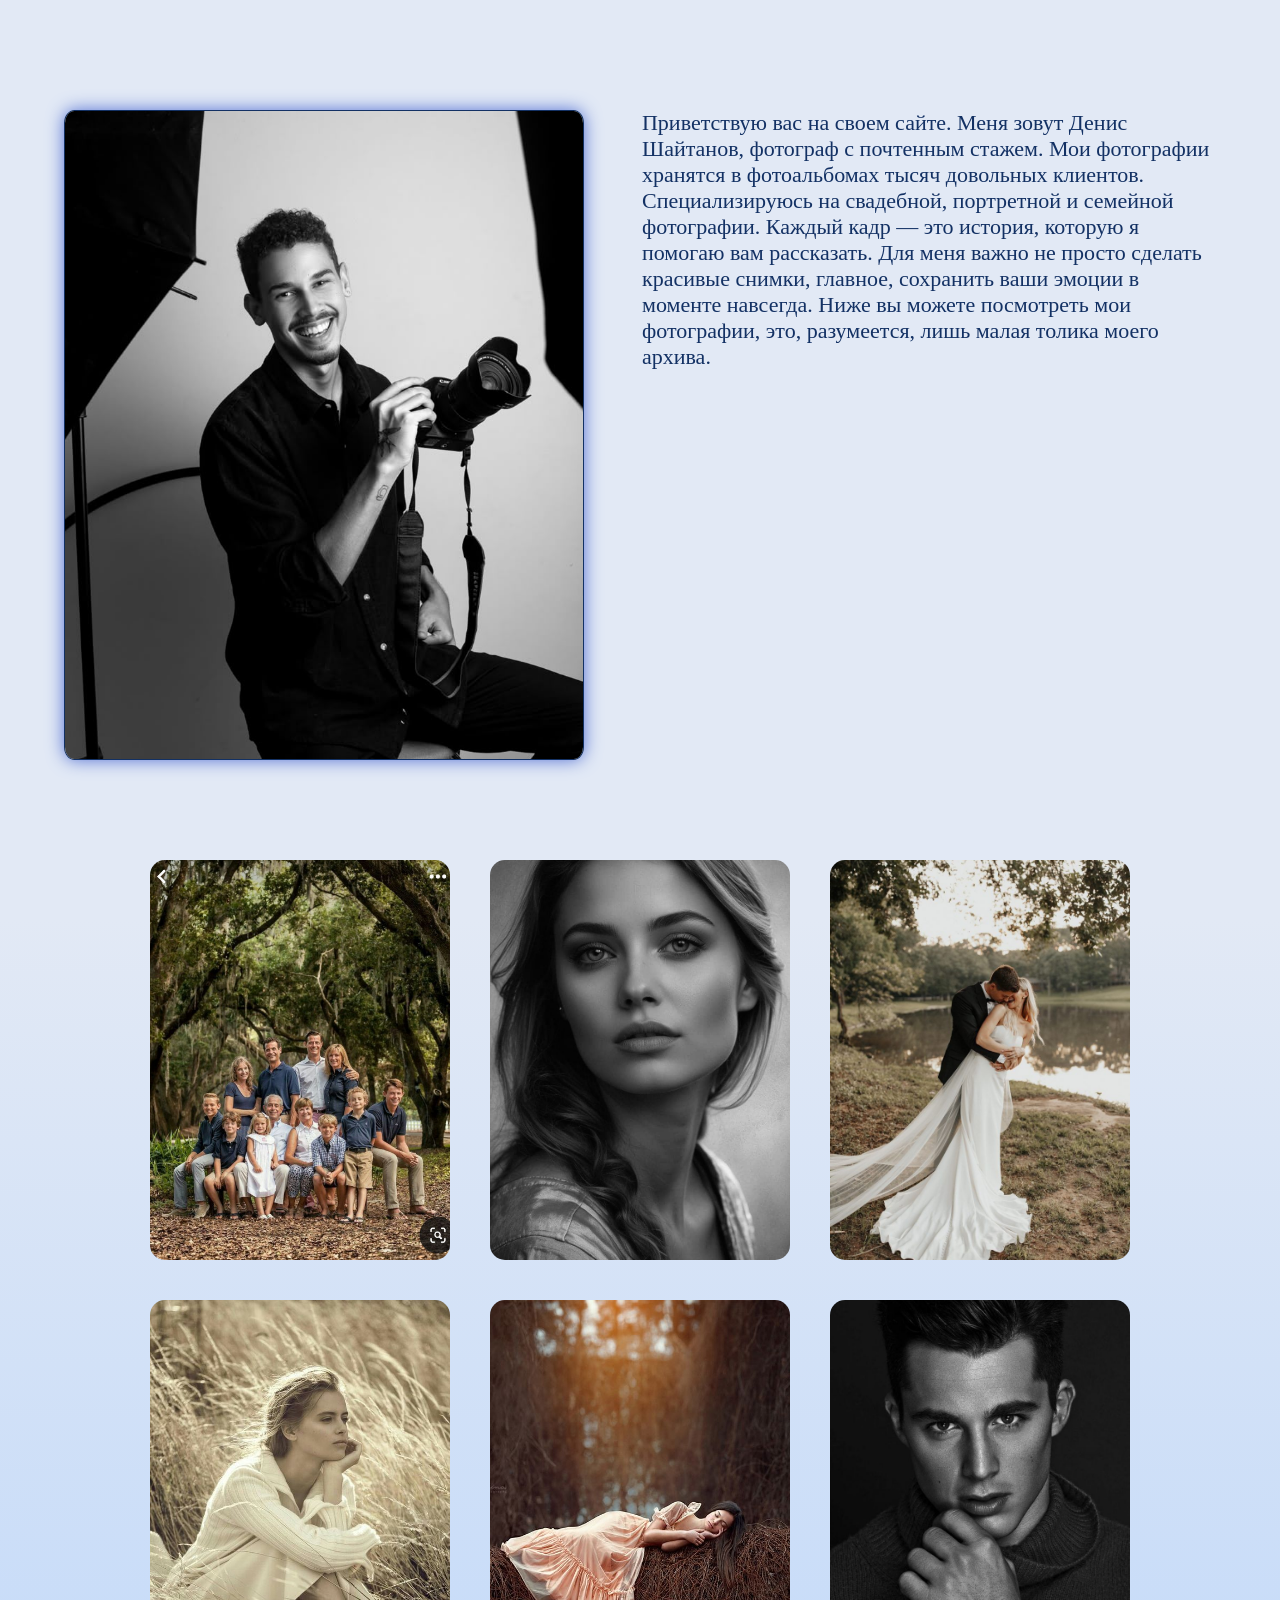
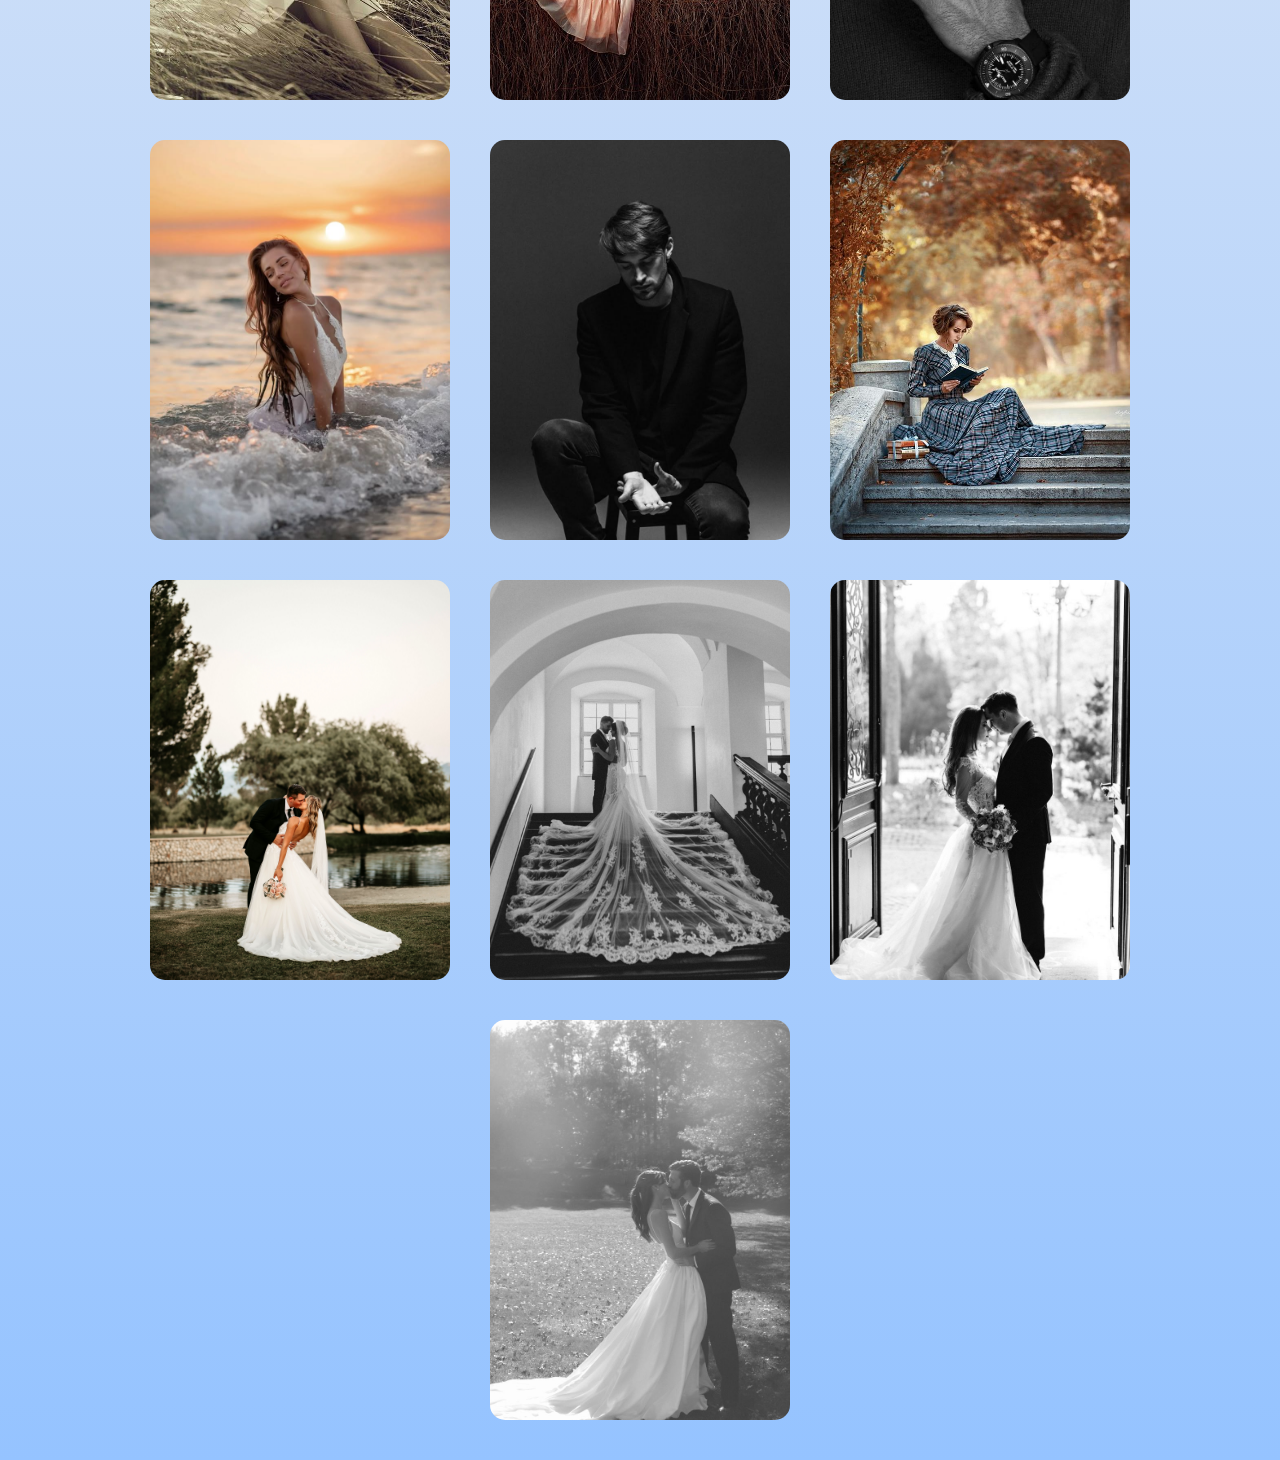
==== pages/about.html @ 160947a3 "27.03.2026" ====
<!DOCTYPE html>
<html lang="ru">
  <head>
    <meta charset="UTF-8" />
    <meta name="viewport" content="width=device-width,initial-scale=1" />
    <title>
      Денис Шайтанов - Профессиональный фотограф в Королеве | Свадебная,
      портретная, фуд-фотография
    </title>

    <meta name="author" content="Денис Шайтанов" />
    <meta name="robots" content="index, follow" />
    <meta name="language" content="Russian" />
    <meta name="geo.region" content="RU-MOR" />
    <meta property="og:image:width" content="1200" />
    <meta property="og:image:height" content="630" />
    <link rel="icon" type="image/x-icon" href="favicon.ico" />
    <link rel="apple-touch-icon" href="apple-touch-icon.png" />
    <link rel="preconnect" href="https://fonts.googleapis.com" />
    <link rel="preconnect" href="https://fonts.gstatic.com" crossorigin />
 
    
    <link href="/css/about.css" rel="stylesheet" />
  </head>
  <body>
    <div class="pageAbout">
      <div class="about-container">
          <img
                  src="../images/about/photographer.jpg"
                  alt="Денис Шайтанов"
                  class="about-home__image"
                />
          <span> Приветствую вас на своем сайте. Меня зовут Денис Шайтанов, фотограф c почтенным стажем. Мои фотографии хранятся в фотоальбомах тысяч довольных клиентов. Специализируюсь на свадебной, портретной и семейной фотографии.
              Каждый кадр — это история, которую я помогаю вам рассказать. Для
              меня важно не просто сделать красивые снимки, главное, сохранить ваши эмоции в моменте навсегда. Ниже вы можете посмотреть мои фотографии, это, разумеется, лишь малая толика моего архива. </span>
      </div>
      <div class="about-photoGallery">
          <img class="about-imageGallery" src="../images/slider/family-slide.jpg" data-src="../images/slider/family-slide.jpg"/>
          <img class="about-imageGallery" src="../images/slider/portrait-slide.jpg" data-src="../images/slider/wedding-slide.jpg"/>
          <img class="about-imageGallery" src="../images/slider/wedding-slide.jpg" data-src="../images/slider/wedding-slide.jpg"/>

          <img class="about-imageGallery" src="../images/gallery/1.jpg" data-src="../images/gallery/1.jpg"/>
          <img class="about-imageGallery" src="../images/gallery/2.jpg" data-src="../images/gallery/2.jpg"/>
          <img class="about-imageGallery" src="../images/gallery/3.jpg" data-src="../images/gallery/3.jpg"/>
          <img class="about-imageGallery" src="../images/gallery/4.jpg" data-src="../images/gallery/4.jpg"/>
          <img class="about-imageGallery" src="../images/gallery/5.jpg" data-src="../images/gallery/5.jpg"/>
          <img class="about-imageGallery" src="../images/gallery/6.jpg" data-src="../images/gallery/6.jpg"/>
          <img class="about-imageGallery" src="../images/gallery/7.jpg" data-src="../images/gallery/7.jpg"/>
          <img class="about-imageGallery" src="../images/gallery/8.jpg" data-src="../images/gallery/8.jpg"/>
          <img class="about-imageGallery" src="../images/gallery/9.jpg" data-src="../images/gallery/9.jpg"/>
          <img class="about-imageGallery" src="../images/gallery/10.jpg" data-src="../images/gallery/10.jpg"/>
          
      </div>

      <div class="containerImageModal">
        <img class="imageModal"/>
        <div class="close"></div>
      </div>
    </div>

   
    
    

    <script defer="defer" src="../js/den1.js"></script>
  </body>
</html>
---- css/about.css ----
/*______________________________About_________________________________*/
@import url(https://fonts.googleapis.com/css2?family=Montserrat:wght@300;400;500;600&family=Playfair+Display:wght@400;500;600;700&display=swap);
/* Локальные шрифты - теперь восстановлены! */

/* Montserrat - основной шрифт */
@font-face {
    font-family: 'Montserrat';
    src: url(/fonts/Montserrat-Light.a2ee2764f3e238372c1e.woff2) format('woff2');
    font-weight: 300;
    font-style: normal;
    font-display: swap;
}

@font-face {
    font-family: 'Montserrat';
    src: url(/fonts/Montserrat-Regular.06961cfc516ccad0003c.woff2) format('woff2');
    font-weight: 400;
    font-style: normal;
    font-display: swap;
}

@font-face {
    font-family: 'Montserrat';
    src: url(/fonts/Montserrat-Medium.bcd43dff4d9963b1aa0e.woff2) format('woff2');
    font-weight: 500;
    font-style: normal;
    font-display: swap;
}

@font-face {
    font-family: 'Montserrat';
    src: url(/fonts/Montserrat-SemiBold.a8c25b2680603d2d21f2.woff2) format('woff2');
    font-weight: 600;
    font-style: normal;
    font-display: swap;
}

/* Playfair Display - шрифт для заголовков */
@font-face {
    font-family: 'Playfair Display';
    src: url(/fonts/PlayfairDisplay-Regular.ac4533be98cdf2db83f9.woff2) format('woff2');
    font-weight: 400;
    font-style: normal;
    font-display: swap;
}

@font-face {
    font-family: 'Playfair Display';
    src: url(/fonts/PlayfairDisplay-Medium.07bcba9cbfc262fd0594.woff2) format('woff2');
    font-weight: 500;
    font-style: normal;
    font-display: swap;
}

@font-face {
    font-family: 'Playfair Display';
    src: url(/fonts/PlayfairDisplay-SemiBold.18c444db39f2db4b0cd7.woff2) format('woff2');
    font-weight: 600;
    font-style: normal;
    font-display: swap;
}

@font-face {
    font-family: 'Playfair Display';
    src: url(/fonts/PlayfairDisplay-Bold.d0b3f7b8d4f26d34e161.woff2) format('woff2');
    font-weight: 700;
    font-style: normal;
    font-display: swap;
}


:root {
    /* ========================================
       ЦВЕТОВАЯ ПАЛИТРА
       ======================================== */
    
    /* Основные цвета */
    --color-white: #ffffff;
    --color-black: #000000;
    --color-gray-50: #fafafa;
    --color-gray-100: #f5f5f5;
    --color-gray-200: #e5e5e5;
    --color-gray-300: #d4d4d4;
    --color-gray-400: #a3a3a3;
    --color-gray-500: #737373;
    --color-gray-600: #525252;
    --color-gray-700: #404040;
    --color-gray-800: #262626;
    --color-gray-900: #171717;
    
    /* Акцентные цвета */
    --color-accent: #2059bd;
    --color-accent-rgb: 201, 169, 110;
    --color-accent-light: #236ff3;
    --color-accent-dark: #133164;
    --color-accent-hover: #0b357e;
    
    /* Первичные цвета (алиасы для совместимости) */
    --color-primary: var(--color-accent);
    --color-primary-light: var(--color-accent-light);
    --color-primary-dark: var(--color-accent-dark);
    --color-primary-hover: var(--color-accent-hover);
    
    /* Семантические цвета */
    --color-success: #22c55e;
    --color-warning: #f59e0b;
    --color-error: #ef4444;
    --color-info: #3b82f6;
    
    /* Фоновые цвета */
    --color-bg-primary: var(--color-white);
    --color-bg-secondary: var(--color-gray-50);
    --color-bg-tertiary: var(--color-gray-100);
    --color-bg-dark: var(--color-gray-900);
    
    /* Цвета текста */
    --color-text-primary: var(--color-gray-900);
    --color-text-secondary: var(--color-gray-600);
    --color-text-tertiary: var(--color-gray-400);
    --color-text-inverse: var(--color-white);
    
    /* Цвета границ */
    --color-border: var(--color-gray-200);
    --color-border-light: var(--color-gray-200);
    --color-border-medium: var(--color-gray-300);
    --color-border-dark: var(--color-gray-400);
    
    /* Дополнительные цвета для совместимости */
    --color-background: var(--color-white);
    --color-background-alt: var(--color-gray-50);
    --color-background-light: var(--color-gray-50);
    --color-surface: var(--color-white);
    --color-surface-alt: var(--color-gray-50);
    --color-text: var(--color-text-primary);
    --color-text-light: var(--color-text-secondary);
    
    /* ========================================
       ТИПОГРАФИКА
       ======================================== */
    
    /* Шрифтовые семейства */
    --font-primary: 'Montserrat', -apple-system, BlinkMacSystemFont, 'Segoe UI', system-ui, sans-serif;
    --font-display: 'Playfair Display', Georgia, 'Times New Roman', serif;
    --font-mono: 'JetBrains Mono', 'Fira Code', Consolas, monospace;
    
    /* Размеры шрифтов */
    --font-size-xs: 0.75rem;     /* 12px */
    --font-size-sm: 0.875rem;    /* 14px */
    --font-size-base: 1rem;      /* 16px */
    --font-size-lg: 1.125rem;    /* 18px */
    --font-size-xl: 1.25rem;     /* 20px */
    --font-size-2xl: 1.5rem;     /* 24px */
    --font-size-3xl: 1.875rem;   /* 30px */
    --font-size-4xl: 2.25rem;    /* 36px */
    --font-size-5xl: 3rem;       /* 48px */
    --font-size-6xl: 3.75rem;    /* 60px */
    --font-size-7xl: 4.5rem;     /* 72px */
    
    /* Дополнительные размеры шрифтов для совместимости */
    --font-size-md: var(--font-size-base);     /* 16px */
    
    /* Высота строк */
    --line-height-tight: 1.25;
    --line-height-normal: 1.5;
    --line-height-relaxed: 1.75;
    
    /* Веса шрифтов */
    --font-weight-light: 300;
    --font-weight-normal: 400;
    --font-weight-medium: 500;
    --font-weight-semibold: 600;
    --font-weight-bold: 700;
    --font-weight-black: 900;
    
    /* ========================================
       РАССТОЯНИЯ И РАЗМЕРЫ
       ======================================== */
    
    /* Отступы */
    --spacing-0: 0;
    --spacing-1: 0.25rem;   /* 4px */
    --spacing-2: 0.5rem;    /* 8px */
    --spacing-3: 0.75rem;   /* 12px */
    --spacing-4: 1rem;      /* 16px */
    --spacing-5: 1.25rem;   /* 20px */
    --spacing-6: 1.5rem;    /* 24px */
    --spacing-8: 2rem;      /* 32px */
    --spacing-10: 2.5rem;   /* 40px */
    --spacing-12: 3rem;     /* 48px */
    --spacing-16: 4rem;     /* 64px */
    --spacing-20: 5rem;     /* 80px */
    --spacing-24: 6rem;     /* 96px */
    --spacing-32: 8rem;     /* 128px */
    
    /* Радиусы скругления */
    --radius-none: 0;
    --radius-sm: 0.125rem;   /* 2px */
    --radius-base: 0.25rem;  /* 4px */
    --radius-md: 0.375rem;   /* 6px */
    --radius-lg: 0.5rem;     /* 8px */
    --radius-xl: 0.75rem;    /* 12px */
    --radius-2xl: 1rem;      /* 16px */
    --radius-3xl: 1.5rem;    /* 24px */
    --radius-full: 9999px;
    
    /* Дополнительные радиусы для совместимости */
    --border-radius-large: var(--radius-xl);   /* 12px */
    --border-radius-medium: var(--radius-lg);  /* 8px */

    /* Размеры контейнеров */
    --container-xs: 475px;
    --container-sm: 640px;
    --container-md: 768px;
    --container-lg: 1024px;
    --container-xl: 1280px;
    --container-2xl: 1536px;
    
    /* ========================================
       ТЕНИ И ЭФФЕКТЫ
       ======================================== */
    
    /* Классические тени */
    --shadow-sm: 0 1px 2px 0 rgb(0 0 0 / 0.05);
    --shadow-base: 0 1px 3px 0 rgb(0 0 0 / 0.1), 0 1px 2px -1px rgb(0 0 0 / 0.1);
    --shadow-md: 0 4px 6px -1px rgb(0 0 0 / 0.1), 0 2px 4px -2px rgb(0 0 0 / 0.1);
    --shadow-lg: 0 10px 15px -3px rgb(0 0 0 / 0.1), 0 4px 6px -4px rgb(0 0 0 / 0.1);
    --shadow-xl: 0 20px 25px -5px rgb(0 0 0 / 0.1), 0 8px 10px -6px rgb(0 0 0 / 0.1);
    --shadow-2xl: 0 25px 50px -12px rgb(0 0 0 / 0.25);
    
    /* Многослойные glassmorphism тени */
    --shadow-glass-1: 
        0 1px 3px rgba(0, 0, 0, 0.1),
        0 4px 8px rgba(0, 0, 0, 0.04),
        0 8px 16px rgba(0, 0, 0, 0.02);
    --shadow-glass-2: 
        0 2px 6px rgba(0, 0, 0, 0.12),
        0 8px 16px rgba(0, 0, 0, 0.06),
        0 16px 32px rgba(0, 0, 0, 0.04);
    --shadow-glass-3: 
        0 4px 12px rgba(0, 0, 0, 0.15),
        0 12px 24px rgba(0, 0, 0, 0.08),
        0 24px 48px rgba(0, 0, 0, 0.06);
    --shadow-glass-4: 
        0 8px 24px rgba(0, 0, 0, 0.18),
        0 16px 32px rgba(0, 0, 0, 0.12),
        0 32px 64px rgba(0, 0, 0, 0.08);
    --shadow-glass-5: 
        0 16px 32px rgba(0, 0, 0, 0.2),
        0 24px 48px rgba(0, 0, 0, 0.15),
        0 48px 96px rgba(0, 0, 0, 0.1);
        
    /* Цветные тени с акцентом */
    --shadow-accent-light: 0 8px 32px rgba(var(--color-accent-rgb), 0.15);
    --shadow-accent-medium: 0 16px 48px rgba(var(--color-accent-rgb), 0.2);
    --shadow-accent-heavy: 0 24px 64px rgba(var(--color-accent-rgb), 0.25);
    
    /* Glassmorphism эффекты */
    --glass-bg-light: rgba(255, 255, 255, 0.85);
    --glass-bg-medium: rgba(255, 255, 255, 0.7);
    --glass-bg-dark: rgba(0, 0, 0, 0.3);
    --glass-bg-accent: rgba(var(--color-accent-rgb), 0.1);
    --glass-border: rgba(255, 255, 255, 0.2);
    --glass-blur: blur(20px);
    --glass-blur-heavy: blur(40px);
    
    /* Переходы */
    --transition-micro: 100ms cubic-bezier(0.4, 0, 0.2, 1);
    --transition-fast: 200ms cubic-bezier(0.4, 0, 0.2, 1);
    --transition-base: 300ms cubic-bezier(0.4, 0, 0.2, 1);
    --transition-slow: 500ms cubic-bezier(0.4, 0, 0.2, 1);
    --transition-spring: 600ms cubic-bezier(0.175, 0.885, 0.32, 1.275);
    
    /* Z-индексы */
    --z-dropdown: 10;
    --z-sticky: 20;
    --z-fixed: 30;
    --z-modal-backdrop: 40;
    --z-modal: 50;
    --z-popover: 60;
    --z-tooltip: 70;
    
    /* ========================================
       РАЗМЕРЫ КОМПОНЕНТОВ
       ======================================== */
    
    --header-height: 4rem;
    
    /* ========================================
       БРЕЙКПОИНТЫ
       ======================================== */
    
    --breakpoint-sm: 640px;
    --breakpoint-md: 768px;
    --breakpoint-lg: 1024px;
    --breakpoint-xl: 1280px;
    --breakpoint-2xl: 1536px;
}

/* Google Fonts fallback - загружается если локальные недоступны */

/* ========================================
   CSS RESET & ОСНОВНЫЕ СТИЛИ
   Современный reset для фотографического сайта
   ======================================== */

/* Box model для всех элементов */
*,
*::before,
*::after {
    box-sizing: border-box;
}

/* Сброс отступов и границ */
* {
    margin: 0;
    padding: 0;
    border: 0;
}

/* Исключение для body - сохраняем возможность задать padding-top */
body {
    margin: 0;
    border: 0;
    padding: 0;
    /* padding остаётся управляемым через header.css */
}
body {
    padding: 0;
    margin: 0;
}

.about-container {
    max-width: 1232px;
    min-width: 648px;
    width: 100%;
    height: 80vh;
    padding-inline: 40px;
    display: flex;
    flex-direction: row;
    gap: 5%;
    margin-inline: auto;
    color: var(--color-accent-dark);
    font-size: 22px;
    padding-top: 70px;
    font-family: var(--font-display);
}

.about-home__image {
    width: 60%;
    height: 100%;
    object-fit: cover;
    border: solid 1px var(--color-accent-dark);
    border-radius: 2%;
    box-shadow: 0 0 17px #5471d3;
}

.about-photoGallery {
    width: 100%;
    padding-inline: 5%;
    display: flex;
    justify-content: center;
    align-items: center;
    gap: 40px;
    margin-top: 100px;
    flex-wrap: wrap;
}

.about-imageGallery {
    width: 300px;
    height: 400px;
    object-fit: cover;
    border-radius: 15px;
    cursor: pointer;
}

.about-imageGallery:hover {
    filter: brightness(110%);
    filter: contrast(130%);
}

.imageModal {
    position: fixed;
    inset: 8vh 28vw;
    z-index: 3;
    width: 45vw;
    height: 88vh;
    border-radius: 30px;
    object-fit: cover;
    
}

.containerImageModal {
    display: none;
    position: absolute;
    opacity: 0;
    width: 100%;
    height: 100%;
    inset: 0 0; 
}

.containerImageModalVisible {
    opacity: 1;
    display: flex;
}

.containerImageModal::before { 
    content: '';
    position: absolute;
    width: 100%;
    height: 100%;
    background-color: rgb(0 0 0 / 0.7);
    z-index: 2;
}


.pageAbout {
    position: relative;
    z-index: 1;
    width: 100%;
    height: 100%;
    /*background-color: /*var(--color-gray-200)linear-gradient;*/
    background-image: linear-gradient(180deg, #e2e9f5 30%, #95c3ff);
    padding-block: 40px;
}

.close {
    position: fixed;
    inset: 6vh 74vw;
    z-index: 3;
    width: 32px;
    height: 32px;
    cursor: pointer;
    background-image: url(../images/icons8-close-32.png);
    background-color: var(--color-gray-100);
    border-radius: 16px;
    box-shadow: 0 0 10px var(--color-gray-100);
    transition: box-shadow 0.3s ease;
}

.close:hover {
    box-shadow: 0 0 30px var(--color-gray-100);
}
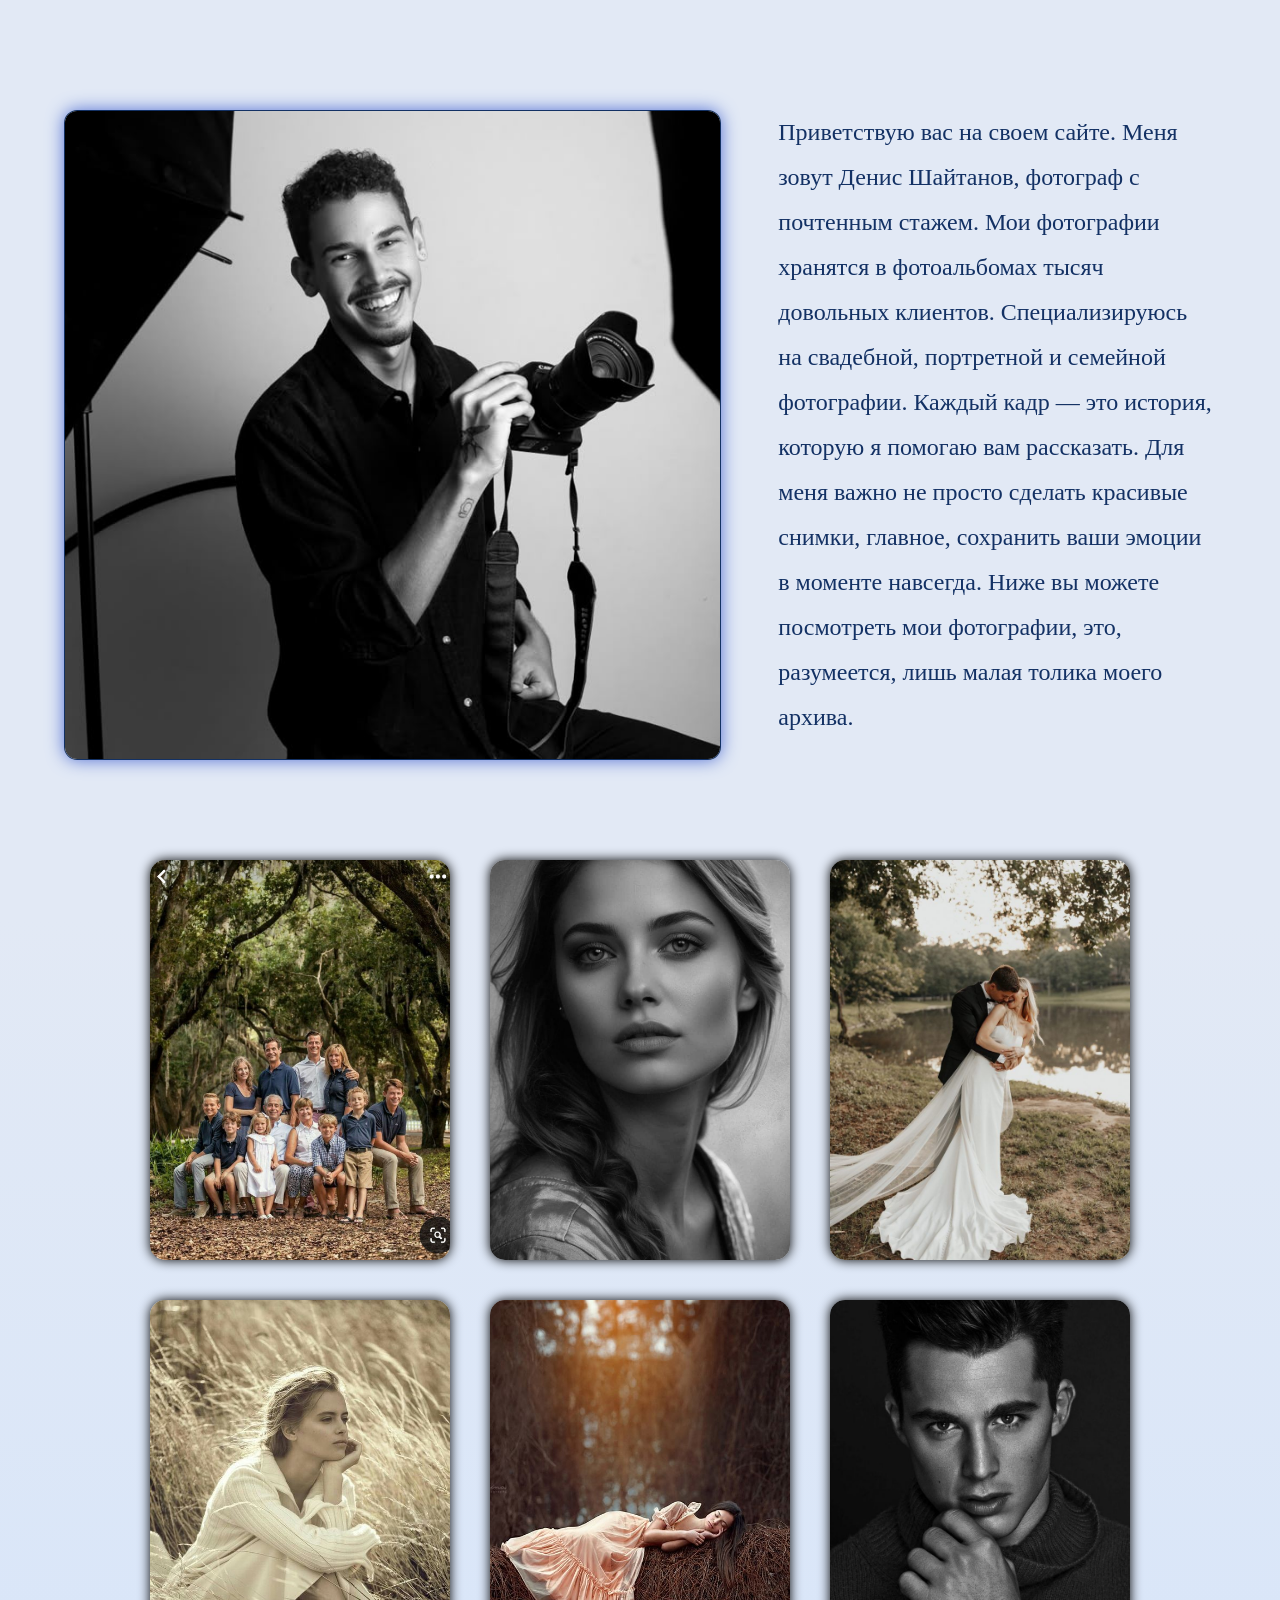
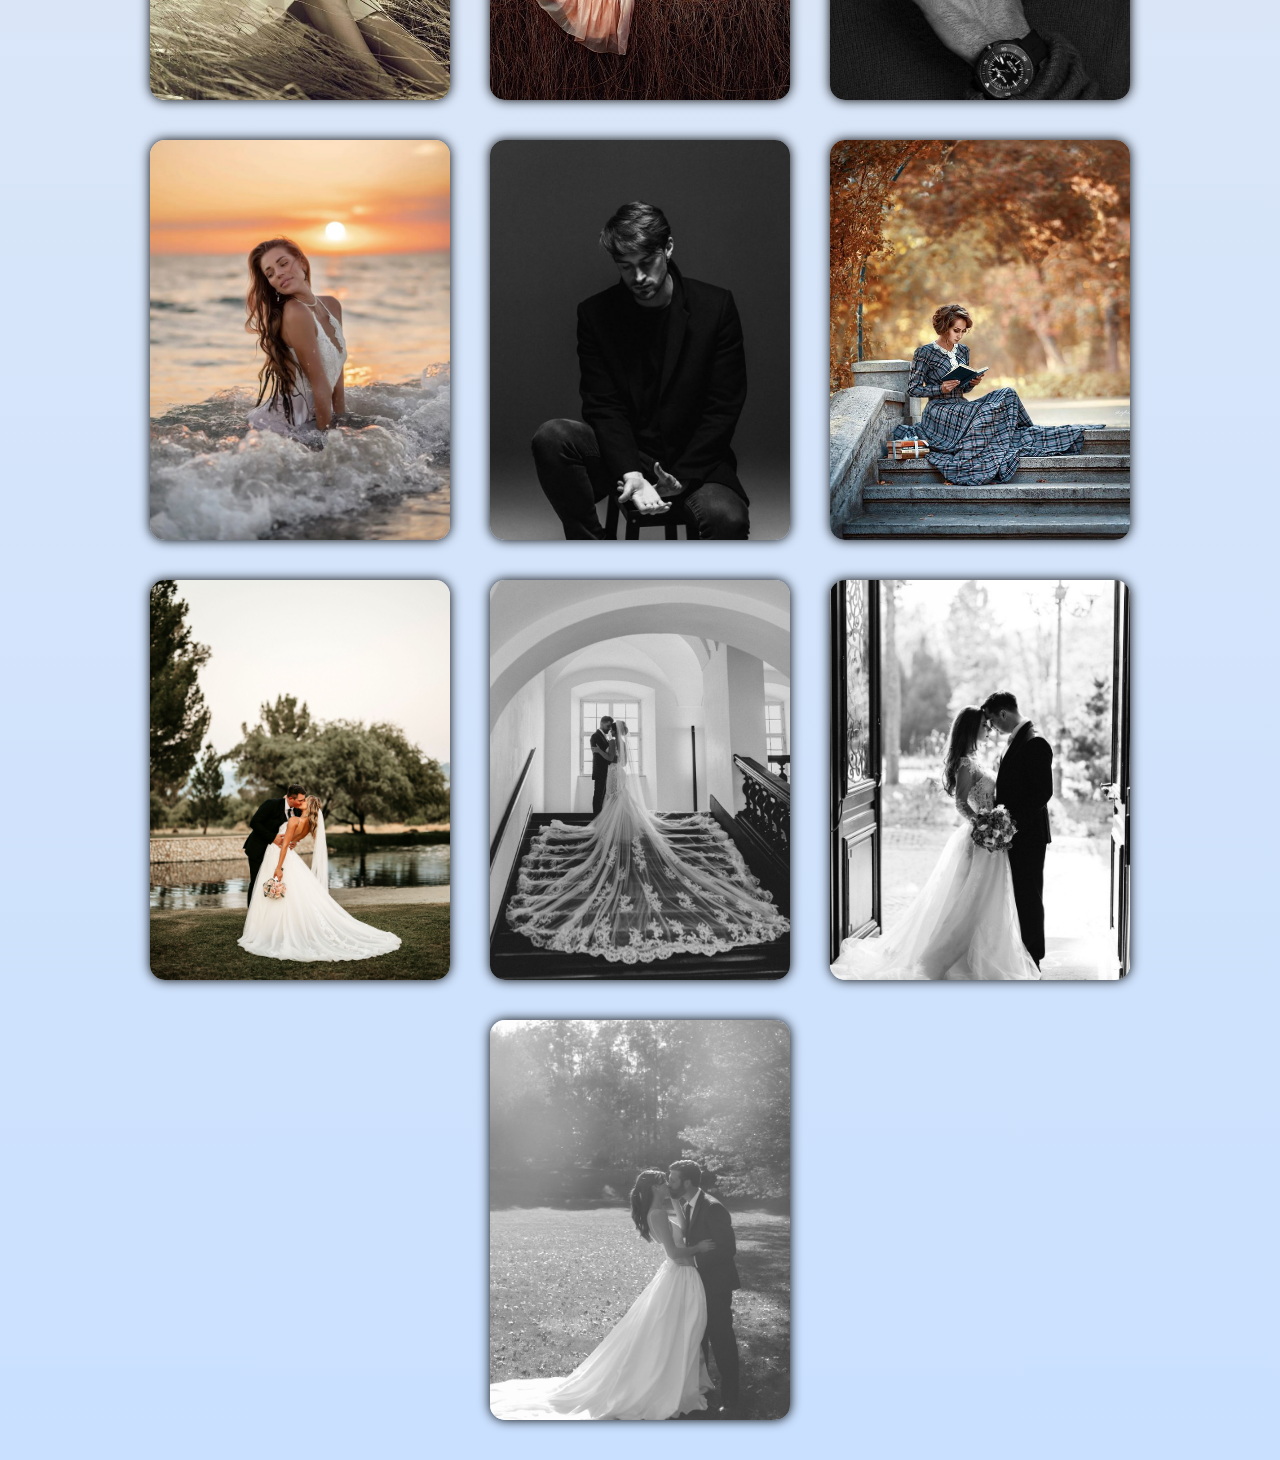
==== commit 5bcfc2ce: "31.03.2026" ====
--- a/pages/about.html
+++ b/pages/about.html
@@ -25,12 +25,14 @@
   <body>
     <div class="pageAbout">
       <div class="about-container">
-          <img
-                  src="../images/about/photographer.jpg"
-                  alt="Денис Шайтанов"
-                  class="about-home__image"
-                />
-          <span> Приветствую вас на своем сайте. Меня зовут Денис Шайтанов, фотограф c почтенным стажем. Мои фотографии хранятся в фотоальбомах тысяч довольных клиентов. Специализируюсь на свадебной, портретной и семейной фотографии.
+          <div class="contImg">
+            <img
+                    src="../images/about/photographer.jpg"
+                    alt="Денис Шайтанов"
+                    class="about-home__image"
+                  />
+          </div>
+          <span class="aboutText"> Приветствую вас на своем сайте. Меня зовут Денис Шайтанов, фотограф c почтенным стажем. Мои фотографии хранятся в фотоальбомах тысяч довольных клиентов. Специализируюсь на свадебной, портретной и семейной фотографии.
               Каждый кадр — это история, которую я помогаю вам рассказать. Для
               меня важно не просто сделать красивые снимки, главное, сохранить ваши эмоции в моменте навсегда. Ниже вы можете посмотреть мои фотографии, это, разумеется, лишь малая толика моего архива. </span>
       </div>
--- a/css/about.css
+++ b/css/about.css
@@ -345,13 +345,71 @@
     font-family: var(--font-display);
 }
 
-.about-home__image {
+.contImg {
+    position: relative;
     width: 60%;
     height: 100%;
-    object-fit: cover;
+    display: block;
+    overflow: hidden;
+    background-color: transparent;
+    box-shadow: 0 0 17px #5471d3;
     border: solid 1px var(--color-accent-dark);
     border-radius: 2%;
-    box-shadow: 0 0 17px #5471d3;
+}
+
+.about-home__image {
+    
+    
+    width: 100%;
+    height: 100%;
+    object-fit: cover;
+    
+    
+    
+
+    
+}
+
+.aboutText {
+    display: block;
+    width: 40%;
+    font-size: 24px;
+    line-height: 45px;
+}
+
+.contImg::before {
+    position: absolute;
+    content: '';
+    display: block;
+    width: 100%;
+    height: 100%;
+    background-image: linear-gradient(70deg, 
+    transparent, 
+        transparent 47%, 
+        rgba(255, 255, 255, 0.4) 50%,
+        rgba(255, 255, 255, 0.4) 51%,
+        transparent 54%,
+        transparent);
+    transform: translateX(-100%);
+    animation: blik 8s 3s infinite ;
+}
+
+@keyframes blik {
+    0% {
+        transform: translateX(-100%);
+        
+    }
+
+    8% {
+        transform: translateX(100%);
+        
+    }
+    
+    
+    100% {
+        transform: translateX(100%);
+        
+    }
 }
 
 .about-photoGallery {
@@ -371,11 +429,12 @@
     object-fit: cover;
     border-radius: 15px;
     cursor: pointer;
+    box-shadow: 0px 0px 12px #000000;
 }
 
 .about-imageGallery:hover {
     filter: brightness(110%);
-    filter: contrast(130%);
+    filter: contrast(120%);
 }
 
 .imageModal {
@@ -419,7 +478,7 @@
     width: 100%;
     height: 100%;
     /*background-color: /*var(--color-gray-200)linear-gradient;*/
-    background-image: linear-gradient(180deg, #e2e9f5 30%, #95c3ff);
+    background-image: linear-gradient(180deg, #e2e9f5 30%, #c9e0ff);
     padding-block: 40px;
 }
 
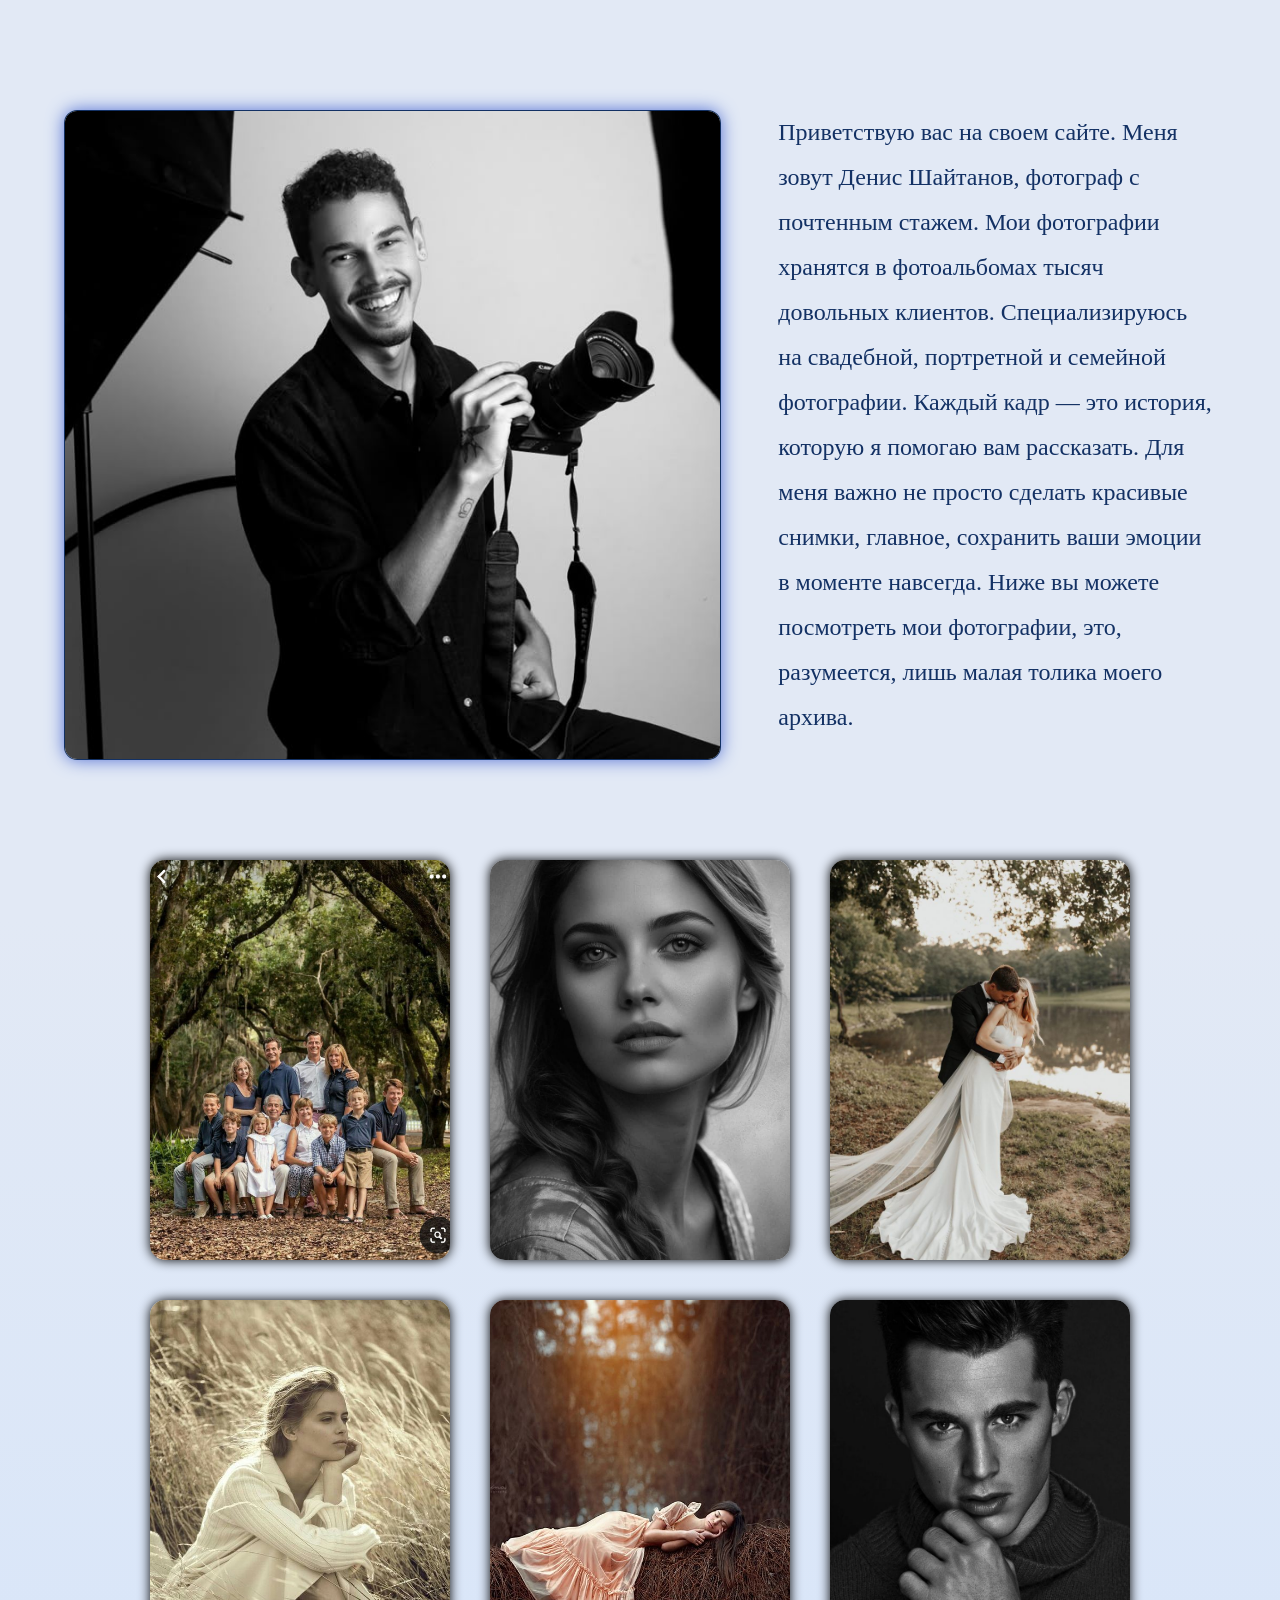
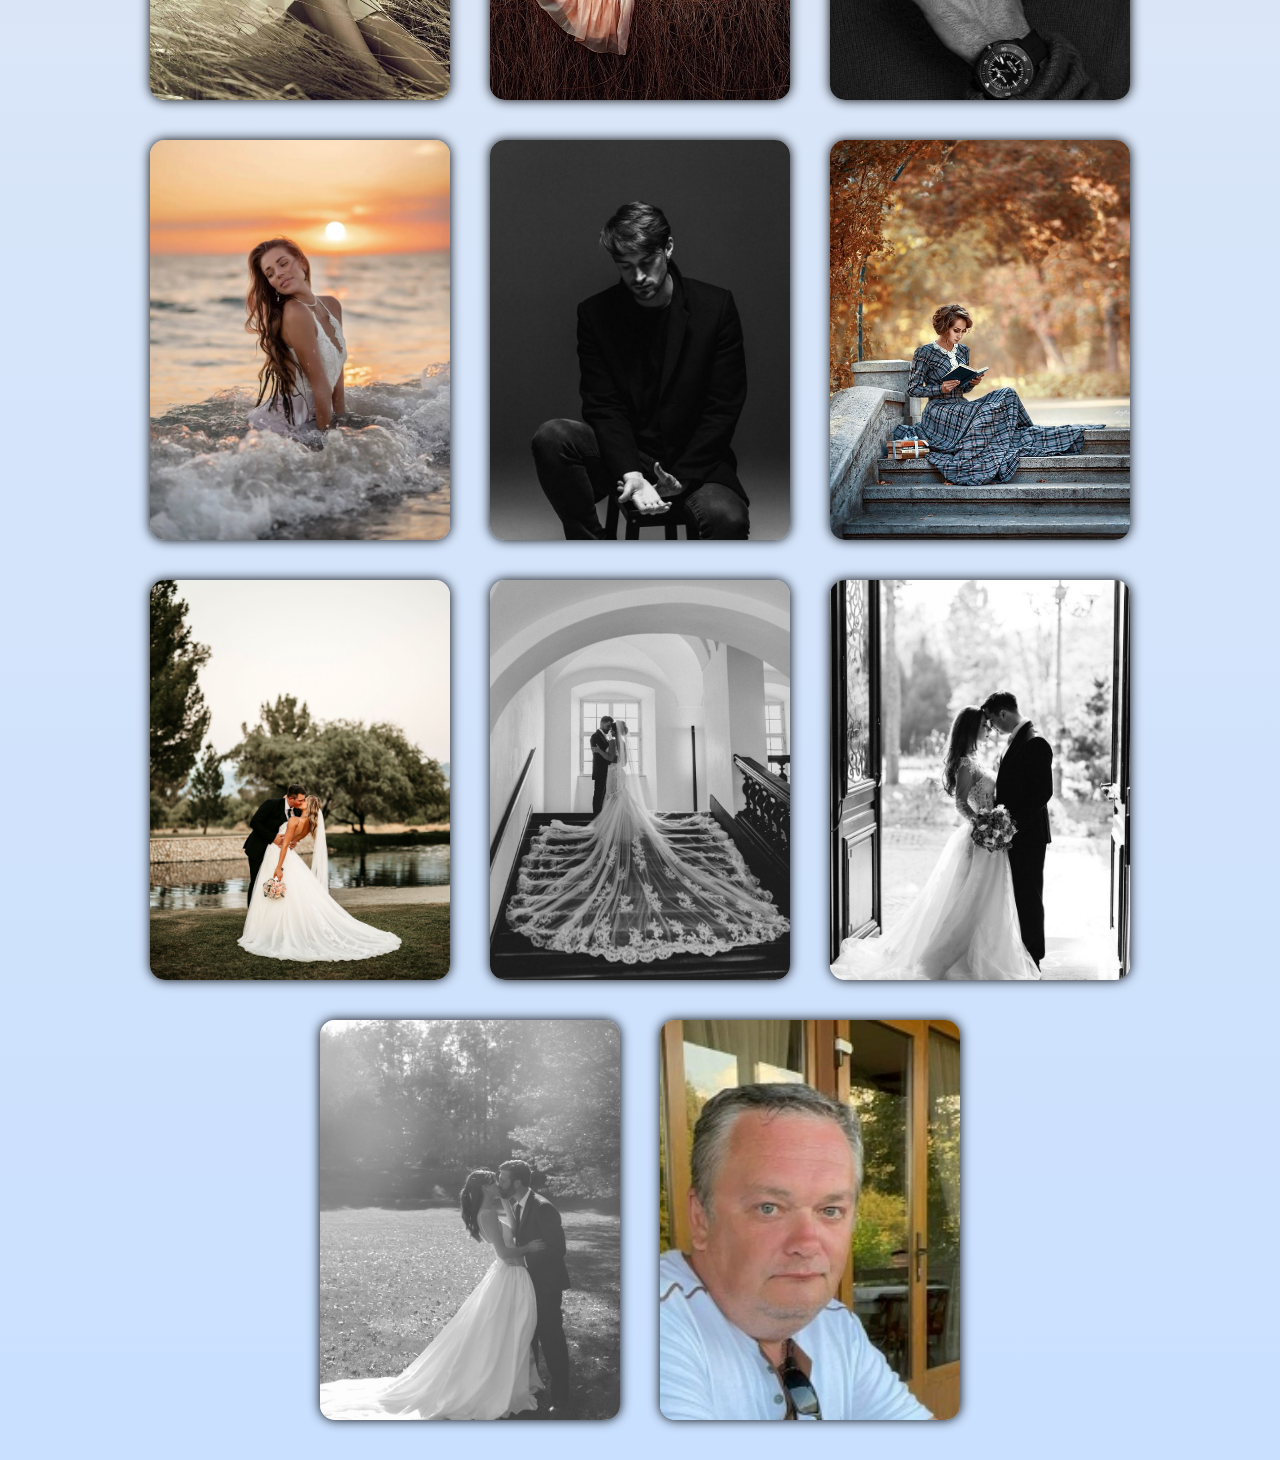
==== commit 381480f1: "01.04.2026" ====
--- a/pages/about.html
+++ b/pages/about.html
@@ -2,6 +2,7 @@
 <html lang="ru">
   <head>
     <meta charset="UTF-8" />
+    <link rel="icon" type="image/svg+xml" href="../images/icon.svg" />
     <meta name="viewport" content="width=device-width,initial-scale=1" />
     <title>
       Денис Шайтанов - Профессиональный фотограф в Королеве | Свадебная,
@@ -20,7 +21,7 @@
     <link rel="preconnect" href="https://fonts.gstatic.com" crossorigin />
  
     
-    <link href="/css/about.css" rel="stylesheet" />
+    <link href="../css/about.css" rel="stylesheet" />
   </head>
   <body>
     <div class="pageAbout">
@@ -51,6 +52,7 @@
           <img class="about-imageGallery" src="../images/gallery/8.jpg" data-src="../images/gallery/8.jpg"/>
           <img class="about-imageGallery" src="../images/gallery/9.jpg" data-src="../images/gallery/9.jpg"/>
           <img class="about-imageGallery" src="../images/gallery/10.jpg" data-src="../images/gallery/10.jpg"/>
+          <img class="about-imageGallery" src="../images/maks_kleviy_chuvak.jpg" data-src="../images/maks_kleviy_chuvak.jpg"/>
           
       </div>
 
@@ -66,4 +68,4 @@
 
     <script defer="defer" src="../js/den1.js"></script>
   </body>
-</html>+</html>
--- a/css/about.css
+++ b/css/about.css
@@ -322,6 +322,7 @@
     margin: 0;
     border: 0;
     padding: 0;
+    min-width: 375px;
     /* padding остаётся управляемым через header.css */
 }
 body {
@@ -331,7 +332,7 @@
 
 .about-container {
     max-width: 1232px;
-    min-width: 648px;
+    min-width: 375px;
     width: 100%;
     height: 80vh;
     padding-inline: 40px;
@@ -348,7 +349,7 @@
 .contImg {
     position: relative;
     width: 60%;
-    height: 100%;
+    height: 100%;;
     display: block;
     overflow: hidden;
     background-color: transparent;
@@ -480,6 +481,7 @@
     /*background-color: /*var(--color-gray-200)linear-gradient;*/
     background-image: linear-gradient(180deg, #e2e9f5 30%, #c9e0ff);
     padding-block: 40px;
+    min-width: 375px;
 }
 
 .close {
@@ -498,4 +500,91 @@
 
 .close:hover {
     box-shadow: 0 0 30px var(--color-gray-100);
+}
+
+@media (width <= 1200px) {
+    .about-container {
+        flex-direction: column   ;
+        height: fit-content;
+        gap: 50px;
+        
+    }
+
+    .contImg {
+        width: 70%;
+        aspect-ratio: 3/4;
+        margin-inline: auto;
+    }
+
+    .aboutText {
+        width: 75%;
+        margin-inline: auto;
+        
+    }
+
+    .imageModal {
+        position: fixed;
+        inset: 8vh 15vw;
+        z-index: 3;
+        width: 67vw;
+        height: 55vh;
+        border-radius: 20px;
+        object-fit: cover;
+        
+    }
+
+    .close {
+        
+        inset: 5vh 83vw;
+
+    }
+}
+
+
+@media (width <= 600px) {
+    .pageAbout {
+        padding-top: 25px
+    }
+    .about-container {
+       padding-top: 0;
+        width: 90%;
+        padding-inline: 10px;
+        gap: 20px;
+        
+    }
+
+    .aboutText {
+        width: 90%;
+        font-size: 14px;
+        line-height: 20px;
+        
+        
+    }
+
+    .about-imageGallery {
+        width: 230px;
+        height: 280px;
+
+    }
+
+    .about-photoGallery {
+        margin-top: 50px;
+    }
+
+    .imageModal {
+        position: fixed;
+        inset: 8vh 19vw;
+        z-index: 3;
+        width: 67vw;
+        height: 40vh;
+        border-radius: 20px;
+        object-fit: cover;
+        
+    }
+
+    .close {
+        
+        inset: 4vh 85vw;
+
+    }
 }
